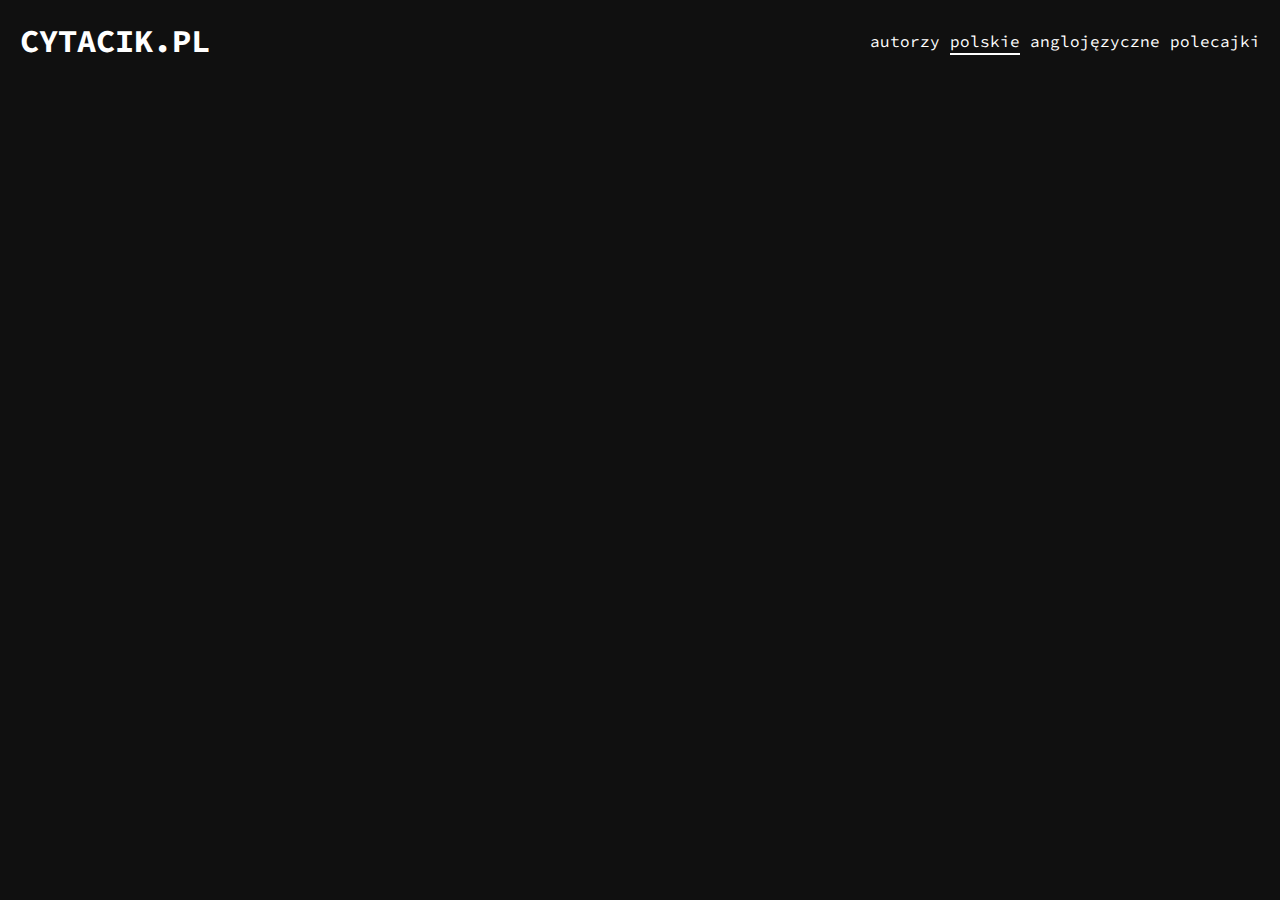
==== pl.html @ 2200c619 "init commit - index page complete" ====
<!DOCTYPE html>
<html lang="en">

<head>
  <meta charset="utf-8">
  <link rel="stylesheet" href="style.css">
</head>
<body>
  <header>
    <h1>
        CYTACIK.PL
    </h1>
    <nav>
        <a href="index.html"  class="link">autorzy</a>
        <a href="pl.html" class="link selected">polskie</a>
        <a href="ang.html" class="link">anglojęzyczne</a>
        <a href="recommend.html" class="link">polecajki</a>
    </nav>
  </header>
  <section>

  </section>
  <footer>
    <p>Copyright 2022 by Gocha</p>
    <nav>
        <p>Kontakt</p>
        <img src="assets/gmail_icon.png" class="footer_img">
        <a href="https://mail.google.com/mail/u/0/#inbox?compose=CllgCKCJFGNkbSZMhmxxRlQTgqxSPNVxsGJXgvqpGrmFVBbMrVkvjthPmwjMTkLwLlDRlqJLvRg" class="link" target="_blank">malaga.drag@gmail.com</a>
    <nav>
  </footer>
</body>
</html>
---- style.css ----
@import url(https://fonts.googleapis.com/css?family=Source+Code+Pro:200,300,regular,500,600,700,800,900,200italic,300italic,italic,500italic,600italic,700italic,800italic,900italic);

body {
    --bg: rgb(16,16,16);
    font-family: Source Code Pro;
    background-color: var(--bg);
    color: white;
}

header {
    display: flex;
    justify-content: space-between;
    align-items: center;
    position: fixed;
    background-color: var(--bg);
    top: 0;
    left: 0;
    width: 100%;
    z-index: 3;
}
header nav {
    margin-right: 20px;
}
header h1 {
    margin-left: 20px;
}
.paragraph_info {
    text-align: center;
    margin-top: 100px;
    margin-bottom: 60px;
    font-size: 25px;
    margin-left: 10px;
    margin-right: 10px;
}
.paragraph_auth {
    text-align: center;
    margin-bottom: 50px;
    font-weight: 1000;
    font-size: 32px;
}
.photos {
    display: grid;
    grid-template-columns: repeat(auto-fill, minmax(450px, 1fr));
    grid-gap: 50px 25px;
    margin-left: 20px;
    margin-right: 20px;
}
.author {
    display: grid;
    grid-template-rows: 500px 1fr;
    position: relative;
}
.author img {
    height: 100%;
    width: 100%;
    object-fit: cover;
}
footer {
    display: flex;
    justify-content: space-between;
    align-items: center;
    margin: 20px;
}
footer nav {
    display: flex;
    justify-content: space-between;
    align-items: center;
    
}
.footer_img {
    width: 32px;
    height: 22px;
    margin-left: 10px;
    margin-right: 20px;
}
.link {
    color:white;
    text-decoration: none;
}
.link:hover {
    color:dimgray;
}
.selected {
    border-bottom: solid 2px white;
    padding-bottom: 2px;
}
.selected:hover {
    border-color:dimgray;
}
.overlay {
    position: absolute;
    width: 100%;
    height: 100%;
    background-color: rgba(0, 0, 0, 0.7);
    opacity: 0;
    transition: opacity .3s;
    z-index: 2;
}
.overlay p {
    bottom: 7px;
    right: 10px;
    left: 15px;
    text-align: right;
    color: white;
    position: absolute;
}
.author h2 {
    position: absolute;
    left: -15px;
    top: -45px;
    font-size: 32px;
    line-height: 1.2;
}
.author img {
    opacity: 1;
    display: block;
    width: 100%;
    height: 100%;
    transition: .5s ease;
}
.author:hover img {
    opacity: 0.3;
}
.author:hover .overlay {
    opacity: 1;
}

.sticky {
    position: fixed;
    top: 0;
    width: 100%;
}
.sticky + .container {
    padding-top: 102px;
}
.container {
    z-index: 1;
}
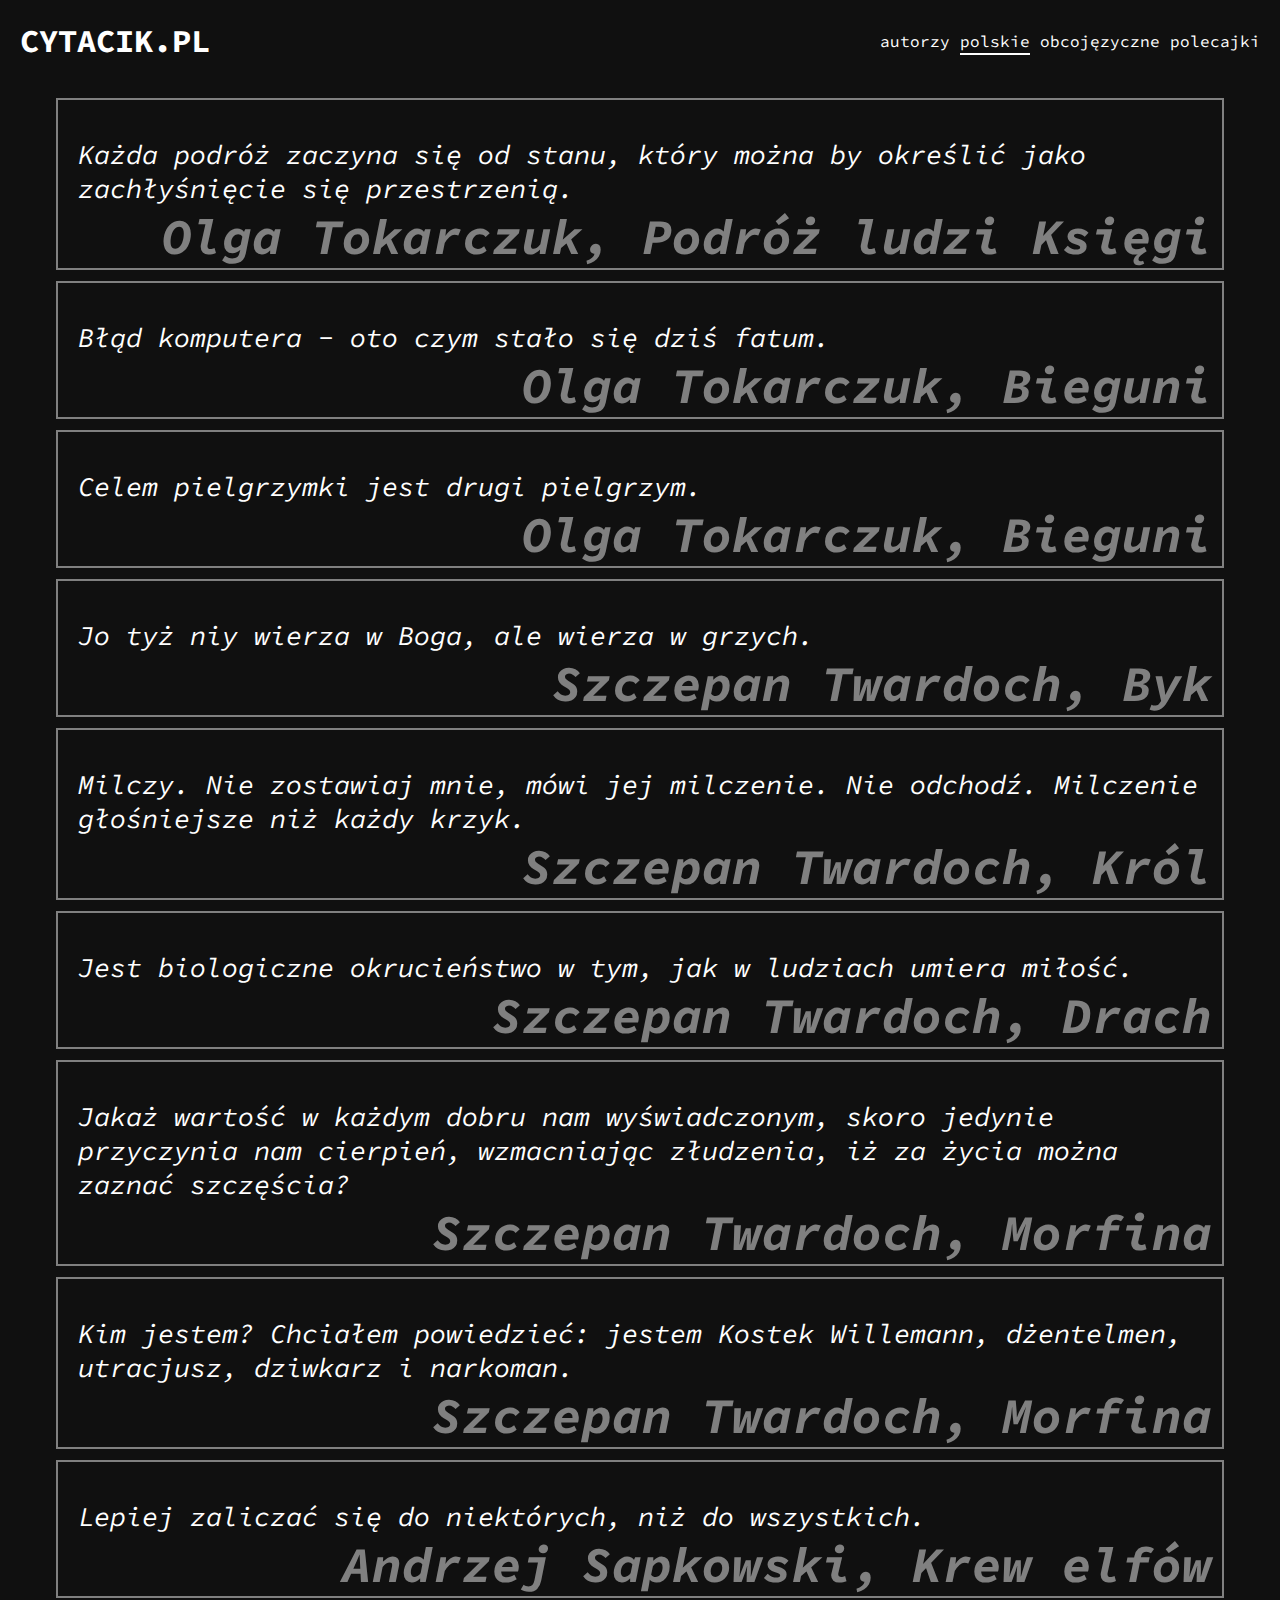
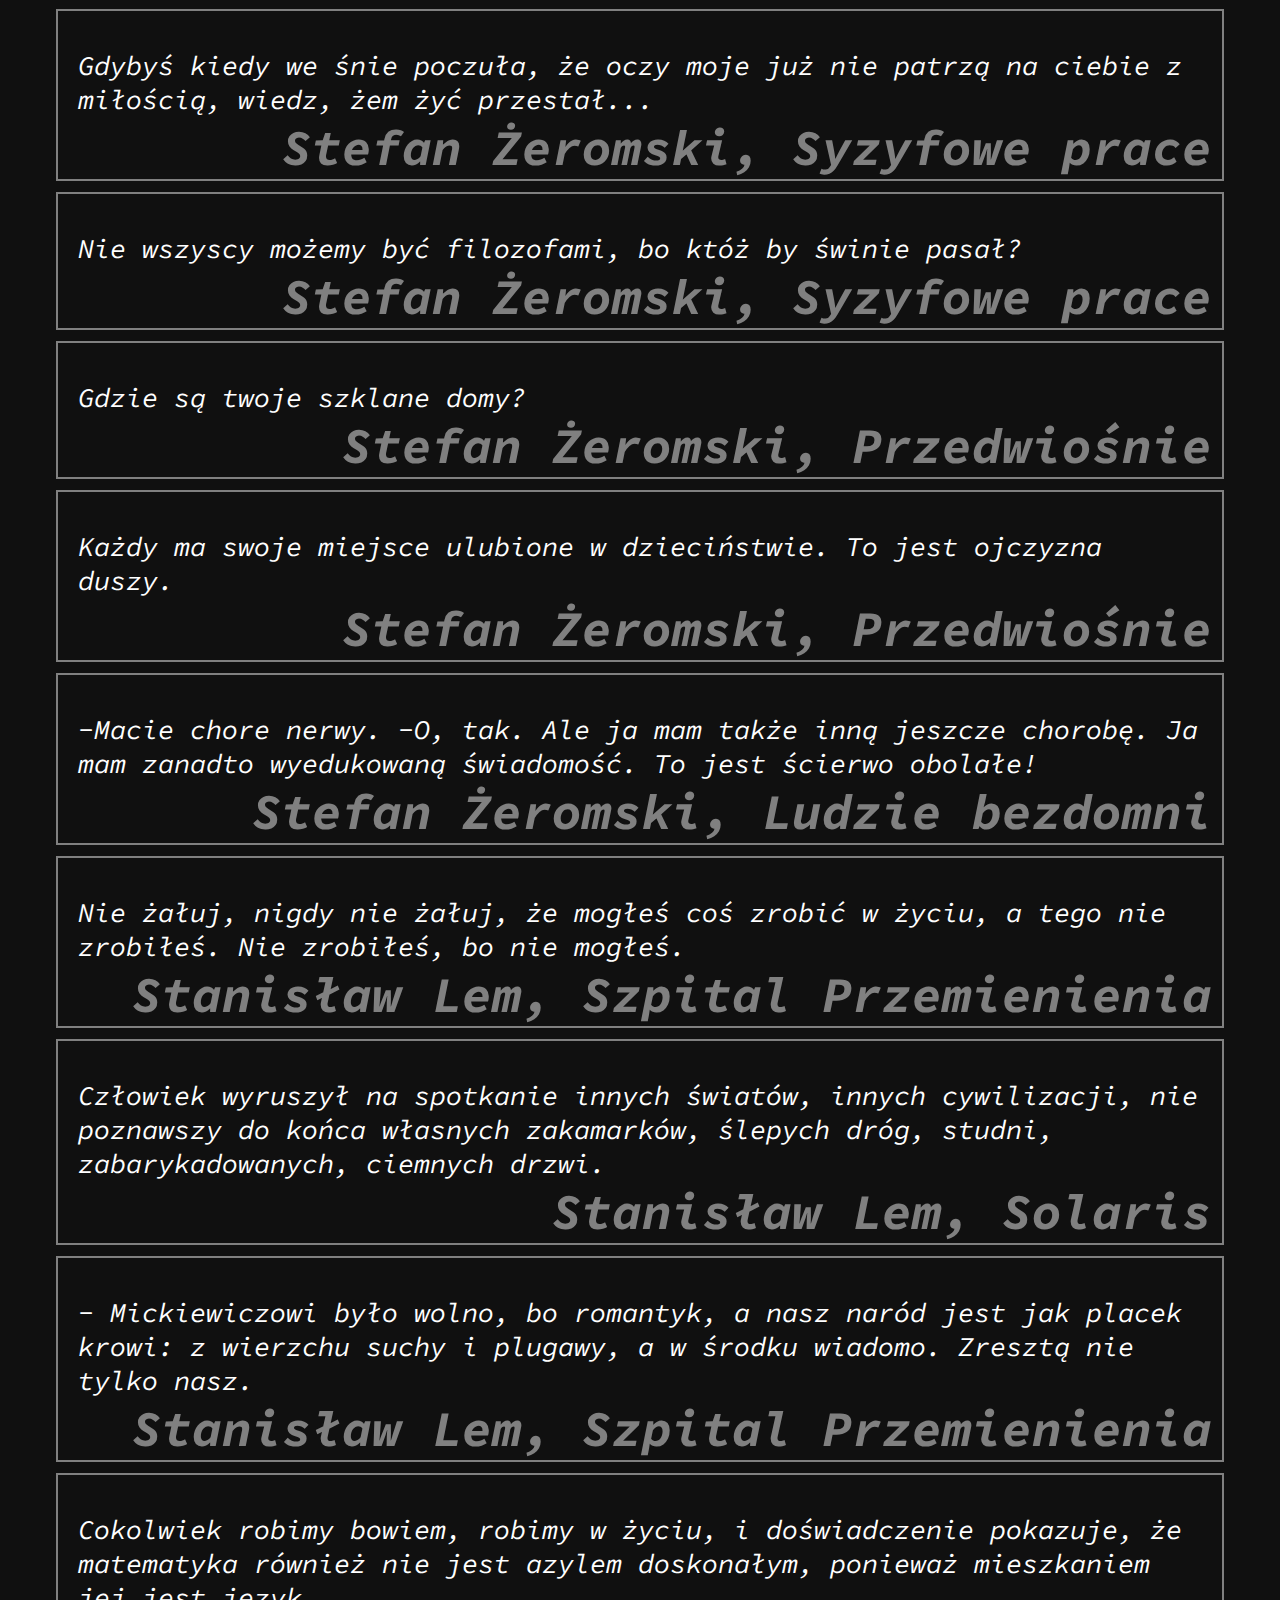
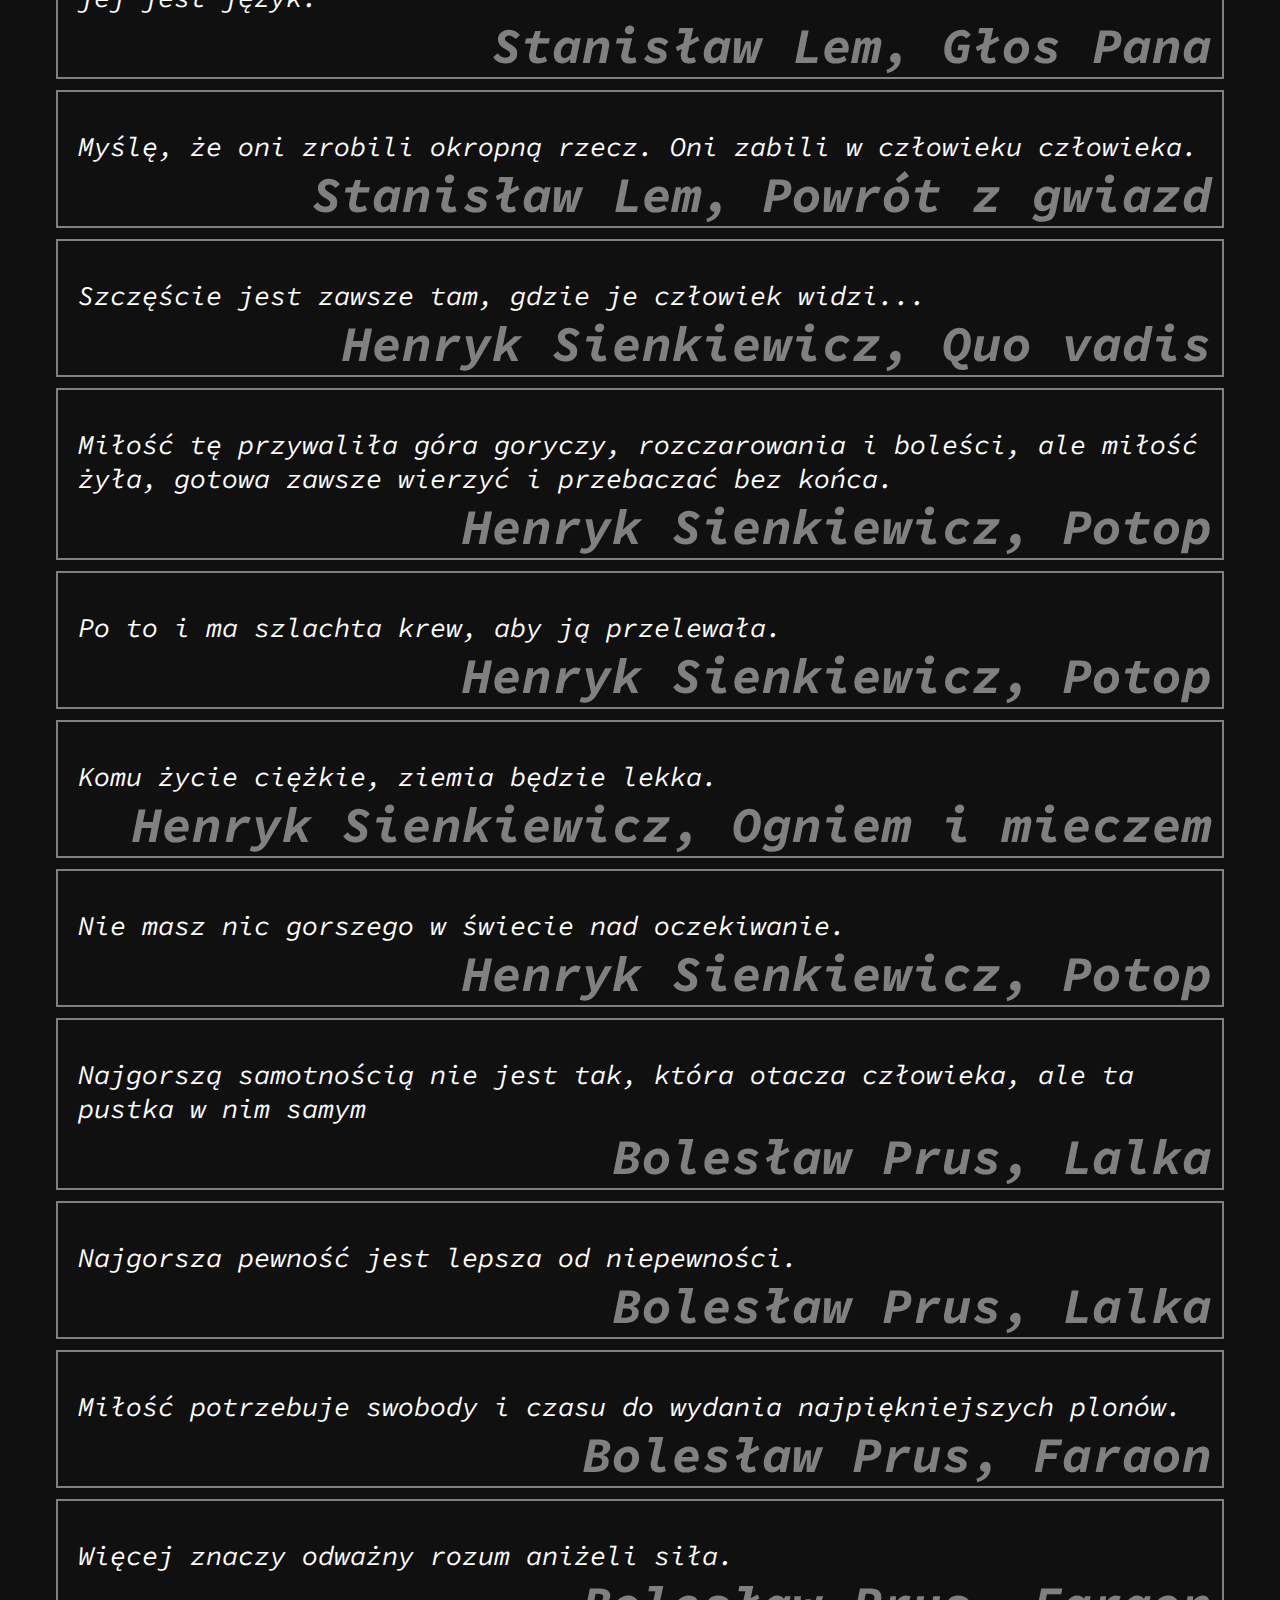
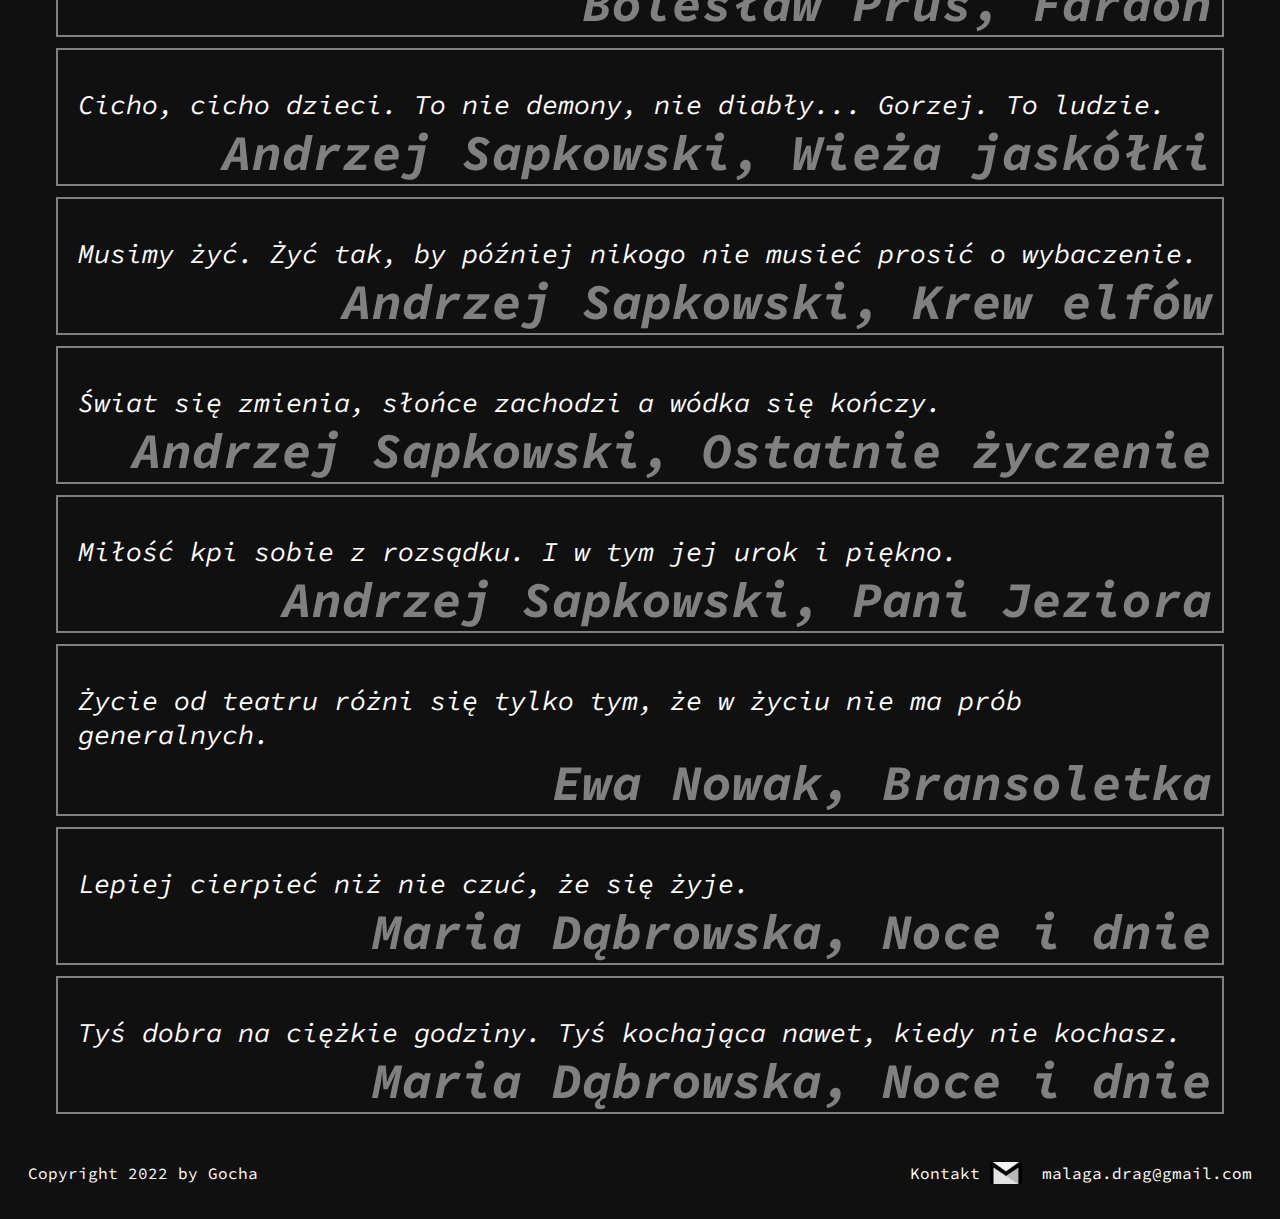
==== commit 18af02b4: "Add javascript addons and new subpage content" ====
--- a/pl.html
+++ b/pl.html
@@ -1,32 +1,320 @@
-<!DOCTYPE html>
-<html lang="en">
-
-<head>
-  <meta charset="utf-8">
-  <link rel="stylesheet" href="style.css">
-</head>
-<body>
-  <header>
-    <h1>
-        CYTACIK.PL
-    </h1>
-    <nav>
-        <a href="index.html"  class="link">autorzy</a>
-        <a href="pl.html" class="link selected">polskie</a>
-        <a href="ang.html" class="link">anglojęzyczne</a>
-        <a href="recommend.html" class="link">polecajki</a>
-    </nav>
-  </header>
-  <section>
-
-  </section>
-  <footer>
-    <p>Copyright 2022 by Gocha</p>
-    <nav>
-        <p>Kontakt</p>
-        <img src="assets/gmail_icon.png" class="footer_img">
-        <a href="https://mail.google.com/mail/u/0/#inbox?compose=CllgCKCJFGNkbSZMhmxxRlQTgqxSPNVxsGJXgvqpGrmFVBbMrVkvjthPmwjMTkLwLlDRlqJLvRg" class="link" target="_blank">malaga.drag@gmail.com</a>
-    <nav>
-  </footer>
-</body>
+<!DOCTYPE html>
+<html lang="en">
+
+<head>
+  <meta charset="utf-8">
+  <link rel="stylesheet" href="style.css">
+  <title>
+    Cytacik.pl
+  </title>
+</head>
+<body>
+  <header>
+    <h1>
+        CYTACIK.PL
+    </h1>
+    <nav>
+        <a href="index.html"  class="link">autorzy</a>
+        <a href="pl.html" class="link selected">polskie</a>
+        <a href="ob.html" class="link">obcojęzyczne</a>
+        <a href="recommend.html" class="link">polecajki</a>
+    </nav>
+  </header>
+  <section class="quotes">
+    <div class="quote">
+      <p class="quote__text">
+        Każda podróż zaczyna się od stanu, który można by określić jako zachłyśnięcie się przestrzenią.
+      </p>
+      <p class="quote__auth">
+        Olga Tokarczuk, Podróż ludzi Księgi
+      </p>
+    </div>
+    <div class="quote">
+      <p class="quote__text">
+        Błąd komputera - oto czym stało się dziś fatum.
+      </p>
+      <p class="quote__auth">
+        Olga Tokarczuk, Bieguni
+      </p>
+    </div>
+    <div class="quote">
+      <p class="quote__text">
+        Celem pielgrzymki jest drugi pielgrzym.
+      </p>
+      <p class="quote__auth">
+        Olga Tokarczuk, Bieguni
+      </p>
+    </div>
+    <div class="quote">
+      <p class="quote__text">
+        Jo tyż niy wierza w Boga, ale wierza w grzych. 
+      </p>
+      <p class="quote__auth">
+        Szczepan Twardoch, Byk
+      </p>
+    </div>
+    <div class="quote">
+      <p class="quote__text">
+        Milczy. Nie zostawiaj mnie, mówi jej milczenie. Nie odchodź. Milczenie głośniejsze niż każdy krzyk.
+      </p>
+      <p class="quote__auth">
+        Szczepan Twardoch, Król
+      </p>
+    </div>
+    <div class="quote">
+      <p class="quote__text">
+        Jest biologiczne okrucieństwo w tym, jak w ludziach umiera miłość.
+      </p>
+      <p class="quote__auth">
+        Szczepan Twardoch, Drach
+      </p>
+    </div>
+    <div class="quote">
+      <p class="quote__text">
+        Jakaż wartość w każdym dobru nam wyświadczonym, skoro jedynie przyczynia nam cierpień, wzmacniając złudzenia, iż za życia można zaznać szczęścia?
+      </p>
+      <p class="quote__auth">
+        Szczepan Twardoch, Morfina
+      </p>
+    </div>
+    <div class="quote">
+      <p class="quote__text">
+        Kim jestem? Chciałem powiedzieć: jestem Kostek Willemann, dżentelmen, utracjusz, dziwkarz i narkoman.
+      </p>
+      <p class="quote__auth">
+        Szczepan Twardoch, Morfina
+      </p>
+    </div>
+    <div class="quote">
+      <p class="quote__text">
+        Lepiej zaliczać się do niektórych, niż do wszystkich.
+      </p>
+      <p class="quote__auth">
+        Andrzej Sapkowski, Krew elfów
+      </p>
+    </div>
+    <div class="quote">
+      <p class="quote__text">
+        Gdybyś kiedy we śnie poczuła, że oczy moje już nie patrzą na ciebie z miłością, wiedz, żem żyć przestał...
+      </p>
+      <p class="quote__auth">
+        Stefan Żeromski, Syzyfowe prace
+      </p>
+    </div>
+    <div class="quote">
+      <p class="quote__text">
+        Nie wszyscy możemy być filozofami, bo któż by świnie pasał?
+      </p>
+      <p class="quote__auth">
+        Stefan Żeromski, Syzyfowe prace
+      </p>
+    </div>
+    <div class="quote">
+      <p class="quote__text">
+        Gdzie są twoje szklane domy?
+      </p>
+      <p class="quote__auth">
+        Stefan Żeromski, Przedwiośnie
+      </p>
+    </div>
+    <div class="quote">
+      <p class="quote__text">
+        Każdy ma swoje miejsce ulubione w dzieciństwie. To jest ojczyzna duszy.
+      </p>
+      <p class="quote__auth">
+        Stefan Żeromski, Przedwiośnie
+      </p>
+    </div>
+    <div class="quote">
+      <p class="quote__text">
+        -Macie chore nerwy.
+        -O, tak. Ale ja mam także inną jeszcze chorobę. Ja mam zanadto wyedukowaną świadomość. To jest ścierwo obolałe!
+      </p>
+      <p class="quote__auth">
+        Stefan Żeromski, Ludzie bezdomni
+      </p>
+    </div>
+    <div class="quote">
+      <p class="quote__text">
+        Nie żałuj, nigdy nie żałuj, że mogłeś coś zrobić w życiu, a tego nie zrobiłeś. Nie zrobiłeś, bo nie mogłeś.
+      </p>
+      <p class="quote__auth">
+        Stanisław Lem, Szpital Przemienienia
+      </p>
+    </div>
+    <div class="quote">
+      <p class="quote__text">
+        Człowiek wyruszył na spotkanie innych światów, innych cywilizacji, nie poznawszy do końca własnych zakamarków, ślepych dróg, studni, zabarykadowanych, ciemnych drzwi.
+      </p>
+      <p class="quote__auth">
+        Stanisław Lem, Solaris
+      </p>
+    </div>
+    <div class="quote">
+      <p class="quote__text">
+        - Mickiewiczowi było wolno, bo romantyk, a nasz naród jest jak placek krowi: z wierzchu suchy i plugawy, a w środku wiadomo. Zresztą nie tylko nasz.
+      </p>
+      <p class="quote__auth">
+        Stanisław Lem, Szpital Przemienienia
+      </p>
+    </div>
+    <div class="quote">
+      <p class="quote__text">
+        Cokolwiek robimy bowiem, robimy w życiu, i doświadczenie pokazuje, że matematyka również nie jest azylem doskonałym, ponieważ mieszkaniem jej jest język.
+      </p>
+      <p class="quote__auth">
+        Stanisław Lem, Głos Pana
+      </p>
+    </div>
+    <div class="quote">
+      <p class="quote__text">
+        Myślę, że oni zrobili okropną rzecz. Oni zabili w człowieku człowieka.
+      </p>
+      <p class="quote__auth">
+        Stanisław Lem, Powrót z gwiazd
+      </p>
+    </div>
+    <div class="quote">
+      <p class="quote__text">
+        Szczęście jest zawsze tam, gdzie je człowiek widzi...
+      </p>
+      <p class="quote__auth">
+        Henryk Sienkiewicz, Quo vadis
+      </p>
+    </div>
+    <div class="quote">
+      <p class="quote__text">
+        Miłość tę przywaliła góra goryczy, rozczarowania i boleści, ale miłość żyła, gotowa zawsze wierzyć i przebaczać bez końca.
+      </p>
+      <p class="quote__auth">
+        Henryk Sienkiewicz, Potop
+      </p>
+    </div>
+    <div class="quote">
+      <p class="quote__text">
+        Po to i ma szlachta krew, aby ją przelewała.
+      </p>
+      <p class="quote__auth">
+        Henryk Sienkiewicz, Potop
+      </p>
+    </div>
+    <div class="quote">
+      <p class="quote__text">
+        Komu życie ciężkie, ziemia będzie lekka.
+      </p>
+      <p class="quote__auth">
+        Henryk Sienkiewicz, Ogniem i mieczem
+      </p>
+    </div>
+    <div class="quote">
+      <p class="quote__text">
+        Nie masz nic gorszego w świecie nad oczekiwanie.
+      </p>
+      <p class="quote__auth">
+        Henryk Sienkiewicz, Potop
+      </p>
+    </div>
+    <div class="quote">
+      <p class="quote__text">
+        Najgorszą samotnością nie jest tak, która otacza człowieka, ale ta pustka w nim samym
+      </p>
+      <p class="quote__auth">
+        Bolesław Prus, Lalka
+      </p>
+    </div>
+    <div class="quote">
+      <p class="quote__text">
+        Najgorsza pewność jest lepsza od niepewności.
+      </p>
+      <p class="quote__auth">
+        Bolesław Prus, Lalka
+      </p>
+    </div>
+    <div class="quote">
+      <p class="quote__text">
+        Miłość potrzebuje swobody i czasu do wydania najpiękniejszych plonów.
+      </p>
+      <p class="quote__auth">
+        Bolesław Prus, Faraon
+      </p>
+    </div>
+    <div class="quote">
+      <p class="quote__text">
+        Więcej znaczy odważny rozum aniżeli siła.
+      </p>
+      <p class="quote__auth">
+        Bolesław Prus, Faraon
+      </p>
+    </div>
+    <div class="quote">
+      <p class="quote__text">
+        Cicho, cicho dzieci. To nie demony, nie diabły... Gorzej. To ludzie.
+      </p>
+      <p class="quote__auth">
+        Andrzej Sapkowski, Wieża jaskółki
+      </p>
+    </div>
+    <div class="quote">
+      <p class="quote__text">
+        Musimy żyć. Żyć tak, by później nikogo nie musieć prosić o wybaczenie.
+      </p>
+      <p class="quote__auth">
+        Andrzej Sapkowski, Krew elfów
+      </p>
+    </div>
+    <div class="quote">
+      <p class="quote__text">
+        Świat się zmienia, słońce zachodzi a wódka się kończy.
+      </p>
+      <p class="quote__auth">
+        Andrzej Sapkowski, Ostatnie życzenie
+      </p>
+    </div>
+    <div class="quote">
+      <p class="quote__text">
+        Miłość kpi sobie z rozsądku. I w tym jej urok i piękno.
+      </p>
+      <p class="quote__auth">
+        Andrzej Sapkowski, Pani Jeziora
+      </p>
+    </div>
+    <div class="quote">
+      <p class="quote__text">
+        Życie od teatru różni się tylko tym, że w życiu nie ma prób generalnych.
+      </p>
+      <p class="quote__auth">
+        Ewa Nowak, Bransoletka
+      </p>
+    </div>
+    <div class="quote">
+      <p class="quote__text">
+        Lepiej cierpieć niż nie czuć, że się żyje.
+      </p>
+      <p class="quote__auth">
+        Maria Dąbrowska, Noce i dnie
+      </p>
+    </div>
+    <div class="quote">
+      <p class="quote__text">
+        Tyś dobra na ciężkie godziny. Tyś kochająca nawet, kiedy nie kochasz.
+      </p>
+      <p class="quote__auth">
+        Maria Dąbrowska, Noce i dnie
+      </p>
+    </div>
+  </section>
+  <footer>
+    <p>Copyright 2022 by Gocha</p>
+    <nav>
+        <p>Kontakt</p>
+        <img src="assets/gmail_icon.png" class="footer_img">
+        <a href="https://mail.google.com/mail/u/0/#inbox?compose=CllgCKCJFGNkbSZMhmxxRlQTgqxSPNVxsGJXgvqpGrmFVBbMrVkvjthPmwjMTkLwLlDRlqJLvRg" class="link" target="_blank">malaga.drag@gmail.com</a>
+    <nav>
+  </footer>
+  <div class="progress">
+    <div class="bar"></div>
+  </div>
+  <script src="jquery.js"></script>
+  <script src="script.js"></script>
+</body>
 </html>--- a/style.css
+++ b/style.css
@@ -1,138 +1,252 @@
-@import url(https://fonts.googleapis.com/css?family=Source+Code+Pro:200,300,regular,500,600,700,800,900,200italic,300italic,italic,500italic,600italic,700italic,800italic,900italic);
-
-body {
-    --bg: rgb(16,16,16);
-    font-family: Source Code Pro;
-    background-color: var(--bg);
-    color: white;
-}
-
-header {
-    display: flex;
-    justify-content: space-between;
-    align-items: center;
-    position: fixed;
-    background-color: var(--bg);
-    top: 0;
-    left: 0;
-    width: 100%;
-    z-index: 3;
-}
-header nav {
-    margin-right: 20px;
-}
-header h1 {
-    margin-left: 20px;
-}
-.paragraph_info {
-    text-align: center;
-    margin-top: 100px;
-    margin-bottom: 60px;
-    font-size: 25px;
-    margin-left: 10px;
-    margin-right: 10px;
-}
-.paragraph_auth {
-    text-align: center;
-    margin-bottom: 50px;
-    font-weight: 1000;
-    font-size: 32px;
-}
-.photos {
-    display: grid;
-    grid-template-columns: repeat(auto-fill, minmax(450px, 1fr));
-    grid-gap: 50px 25px;
-    margin-left: 20px;
-    margin-right: 20px;
-}
-.author {
-    display: grid;
-    grid-template-rows: 500px 1fr;
-    position: relative;
-}
-.author img {
-    height: 100%;
-    width: 100%;
-    object-fit: cover;
-}
-footer {
-    display: flex;
-    justify-content: space-between;
-    align-items: center;
-    margin: 20px;
-}
-footer nav {
-    display: flex;
-    justify-content: space-between;
-    align-items: center;
-    
-}
-.footer_img {
-    width: 32px;
-    height: 22px;
-    margin-left: 10px;
-    margin-right: 20px;
-}
-.link {
-    color:white;
-    text-decoration: none;
-}
-.link:hover {
-    color:dimgray;
-}
-.selected {
-    border-bottom: solid 2px white;
-    padding-bottom: 2px;
-}
-.selected:hover {
-    border-color:dimgray;
-}
-.overlay {
-    position: absolute;
-    width: 100%;
-    height: 100%;
-    background-color: rgba(0, 0, 0, 0.7);
-    opacity: 0;
-    transition: opacity .3s;
-    z-index: 2;
-}
-.overlay p {
-    bottom: 7px;
-    right: 10px;
-    left: 15px;
-    text-align: right;
-    color: white;
-    position: absolute;
-}
-.author h2 {
-    position: absolute;
-    left: -15px;
-    top: -45px;
-    font-size: 32px;
-    line-height: 1.2;
-}
-.author img {
-    opacity: 1;
-    display: block;
-    width: 100%;
-    height: 100%;
-    transition: .5s ease;
-}
-.author:hover img {
-    opacity: 0.3;
-}
-.author:hover .overlay {
-    opacity: 1;
-}
-
-.sticky {
-    position: fixed;
-    top: 0;
-    width: 100%;
-}
-.sticky + .container {
-    padding-top: 102px;
-}
-.container {
-    z-index: 1;
+@import url(https://fonts.googleapis.com/css?family=Source+Code+Pro:200,300,regular,500,600,700,800,900,200italic,300italic,italic,500italic,600italic,700italic,800italic,900italic);
+@import url(https://fonts.googleapis.com/css?family=Libre+Caslon+Display:regular);
+body {
+    --bg: rgb(16,16,16);
+    font-family: Source Code Pro;
+    background-color: var(--bg);
+    color: white;
+}
+header {
+    display: flex;
+    justify-content: space-between;
+    align-items: center;
+    position: fixed;
+    background-color: var(--bg);
+    top: 0;
+    left: 0;
+    width: 100%;
+    z-index: 3;
+    transition: all .5s ease;
+}
+header nav {
+    margin-right: 20px;
+}
+header h1 {
+    margin-left: 20px;
+}
+.paragraph_info {
+    text-align: center;
+    margin-top: 100px;
+    margin-bottom: 60px;
+    font-size: 25px;
+    margin-left: 10px;
+    margin-right: 10px;
+}
+.paragraph_auth {
+    text-align: center;
+    margin-bottom: 50px;
+    font-weight: 1000;
+    font-size: 32px;
+}
+.photos {
+    display: grid;
+    grid-template-columns: repeat(auto-fill, minmax(450px, 1fr));
+    grid-gap: 50px 25px;
+    margin-left: 20px;
+    margin-right: 20px;
+}
+.author {
+    display: grid;
+    grid-template-rows: 500px 1fr;
+    position: relative;
+}
+.author img {
+    height: 100%;
+    width: 100%;
+    object-fit: cover;
+}
+footer {
+    display: flex;
+    justify-content: space-between;
+    align-items: center;
+    margin: 20px;
+}
+footer nav {
+    display: flex;
+    justify-content: space-between;
+    align-items: center;
+    
+}
+.footer_img {
+    width: 32px;
+    height: 22px;
+    margin-left: 10px;
+    margin-right: 20px;
+}
+.link {
+    color:white;
+    text-decoration: none;
+}
+.link:hover {
+    color:dimgray;
+}
+.selected {
+    border-bottom: solid 2px white;
+    padding-bottom: 2px;
+}
+.selected:hover {
+    border-color:dimgray;
+}
+.overlay {
+    position: absolute;
+    width: 100%;
+    height: 100%;
+    background-color: rgba(0, 0, 0, 0.7);
+    opacity: 0;
+    transition: opacity .3s;
+    z-index: 2;
+}
+.overlay p {
+    bottom: 7px;
+    right: 10px;
+    left: 15px;
+    text-align: right;
+    color: white;
+    position: absolute;
+}
+.author h2 {
+    position: absolute;
+    left: -15px;
+    top: -45px;
+    font-size: 32px;
+    line-height: 1.2;
+}
+.author img {
+    opacity: 1;
+    display: block;
+    width: 100%;
+    height: 100%;
+    transition: .5s ease;
+}
+.author:hover img {
+    opacity: 0.3;
+}
+.author:hover .overlay {
+    opacity: 1;
+}
+.sticky {
+    position: fixed;
+    top: 0;
+    width: 100%;
+}
+.sticky + .container {
+    padding-top: 102px;
+}
+.container {
+    z-index: 1;
+}
+.quotes {
+    z-index: 1;
+    margin-top: 100px;
+    margin-left: 50px;
+    margin-right: 50px;
+    display: grid;
+}
+.quote {
+    outline: solid 2px gray;
+    margin: 0 0 15px;
+    display: grid;
+    grid-template-rows: auto;
+}
+.quote__text {
+    font-style: italic;
+    font-size: 27px;
+    padding: 10px 20px 0 20px;
+    margin-bottom: 0;
+}
+.quote__auth {
+    font-style: italic;
+    font-weight: bold;
+    font-size: 50px;
+    margin: 0;
+    padding: 0 10px 0 10px;
+    text-align: right;
+    color:gray;
+}
+/*bialy pasek postepu na gorze*/
+.hidden {
+    transform: translateY(-100%);
+}
+.progress {
+    position: fixed;
+    top: 0;
+    left: 0;
+    width: 100%;
+}
+.bar {
+    position: absolute;
+    top: 0;
+    left: 0;
+    width: 25%;
+    height: 4px;
+    background-color: white;
+}
+.books {
+    display: grid;
+    margin-top: 50px;
+    grid-gap: 50px 25px;
+    margin-left: 20px;
+    margin-right: 20px;
+}
+.book {
+    display: grid;
+    grid-template-columns: 1fr 1fr;
+    margin: 0 150px 0 150px;
+    border: 2px solid gray;
+}
+.book-text {
+    height: auto;
+    width: auto;
+    align-self: center;
+    margin-left: 60px;
+}
+.book-img {
+    height: 450px;
+    width: 320px;
+    object-fit: cover;
+    padding-left: 15%;
+}
+.book img {
+    position: relative;
+    height: 100%;
+    width: 100%;
+}
+@media (max-width: 1125px) {
+    .book {
+        display: grid;
+        grid-template-columns: 1fr;
+        margin: 0 20px 0 20px;
+        align-items: center;
+    }
+    .book-img {
+        width: 100%;
+        object-fit: cover;
+        padding: 0;
+        text-align: center;
+    }
+    .book img {
+        height: 450px;
+        width: 320px;
+    }
+    .book-text {
+        margin: 10px;
+    }
+}
+@media (max-width: 680px) {
+    header {
+        display: block;
+        text-align: center;
+    }
+    .paragraph_info {
+        margin-top: 200px;
+    }
+    .quotes {
+        margin-top: 150px;
+    }
+    .quote__text {
+        font-size: 20px;
+    }
+    .quote__auth {
+        font-size: 30px;
+    }
 }